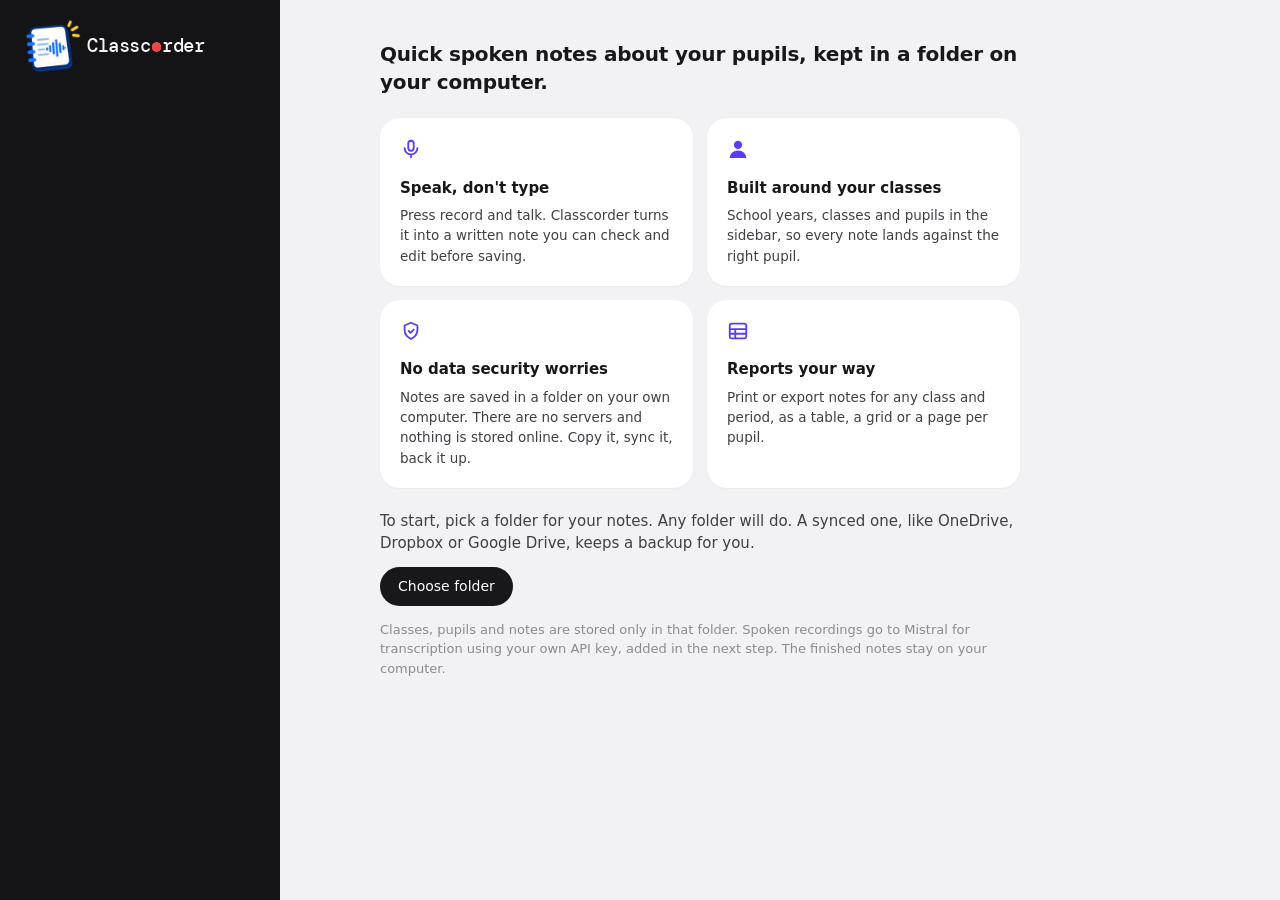
==== app/static/index.html @ 6cb8f5fa "Open classes straight into the three-column pupil view; remove the class grid page" ====
<!doctype html>
<html lang="en">
<head>
<meta charset="utf-8">
<meta name="viewport" content="width=device-width, initial-scale=1">
<!-- Only this site's own scripts may run, and the page may only connect to Mistral. -->
<meta http-equiv="Content-Security-Policy" content="default-src 'self'; script-src 'self'; style-src 'self'; connect-src 'self' https://api.mistral.ai; img-src 'self' data:; media-src 'self' blob:; object-src 'none'; base-uri 'none'; form-action 'none'">
<meta name="referrer" content="no-referrer">
<title>Classcorder</title>
<link rel="icon" type="image/png" href="./images/favicon.png">
<link rel="apple-touch-icon" href="./images/apple-touch-icon.png">
<link rel="stylesheet" href="./app.css">
<script type="module" src="./app.js"></script>
</head>
<body>
<div class="layout">
  <aside>
    <div class="brand">
      <img class="logo" src="./images/logo.png" alt="">
      <span class="wordmark" aria-hidden="true">Classc<span class="rec-o"></span>rder</span>
      <span class="sr-only">Classcorder</span>
    </div>
    <button class="side-link" id="nav-reports" hidden><span class="ico i-table"></span> Reports</button>
    <div class="find" id="find-box" hidden>
      <span class="ico i-search"></span>
      <input type="search" id="find" placeholder="Find pupil" autocomplete="off" spellcheck="false"
        role="combobox" aria-expanded="false" aria-controls="find-results" aria-label="Find pupil">
      <kbd>/</kbd>
      <ul class="find-results" id="find-results" role="listbox" hidden></ul>
    </div>
    <nav class="tree" id="tree" aria-label="Recent pupils, school years and classes"></nav>
    <button class="btn add-class" id="add-class" hidden></button>
    <button class="side-link" id="nav-settings" hidden><span class="ico i-settings"></span> Settings</button>
  </aside>
  <nav id="roster" aria-label="Pupils in the class" hidden></nav>
  <main id="main"></main>
</div>
<dialog class="modal" id="modal" aria-labelledby="modal-title"></dialog>
<dialog class="modal" id="confirm" aria-labelledby="confirm-title"></dialog>

<template id="folder-view">
  <div class="intro">
    <p class="intro-tagline">Quick spoken notes about your pupils, kept in a folder on your computer.</p>
    <div class="intro-features">
      <div class="intro-feature">
        <span class="ico i-mic"></span>
        <h3>Speak, don't type</h3>
        <p>Press record and talk. Classcorder turns it into a written note you can check and edit before saving.</p>
      </div>
      <div class="intro-feature">
        <span class="ico i-person"></span>
        <h3>Built around your classes</h3>
        <p>School years, classes and pupils in the sidebar, so every note lands against the right pupil.</p>
      </div>
      <div class="intro-feature">
        <span class="ico i-shield"></span>
        <h3>No data security worries</h3>
        <p>Notes are saved in a folder on your own computer. There are no servers and nothing is stored online. Copy it, sync it, back it up.</p>
      </div>
      <div class="intro-feature">
        <span class="ico i-table"></span>
        <h3>Reports your way</h3>
        <p>Print or export notes for any class and period, as a table, a grid or a page per pupil.</p>
      </div>
    </div>
    <p class="intro-lead">To start, pick a folder for your notes. Any folder will do. A synced one, like OneDrive, Dropbox or Google Drive, keeps a backup for you.</p>
    <p id="folder-hint" hidden>Your browser needs permission to use the folder again.</p>
    <div class="row">
      <button class="btn primary" id="folder-button">Choose folder</button>
      <span class="status" id="folder-status"></span>
    </div>
    <p class="intro-fine">Classes, pupils and notes are stored only in that folder. Spoken recordings go to Mistral for transcription using your own API key, added in the next step. The finished notes stay on your computer.</p>
  </div>
</template>

<template id="year-modal">
  <form class="modal-form">
    <header>
      <h2 id="modal-title"></h2>
      <p class="sub">Each school year's classes, pupils and notes are kept in their own file in the Data folder.</p>
    </header>
    <div class="modal-body">
      <label class="check" id="y-copy-row">
        <input type="checkbox" id="y-copy" checked>
        <span><strong id="y-copy-title"></strong><span class="sub">Notes aren't copied. They stay with the old year.</span></span>
      </label>
      <p class="status error" id="y-error"></p>
    </div>
    <footer>
      <span class="spacer"></span>
      <button type="button" class="btn" data-close>Cancel</button>
      <button class="btn primary">Start school year</button>
    </footer>
  </form>
</template>

<template id="class-modal">
  <form class="modal-form wide">
    <header>
      <h2 id="modal-title"></h2>
      <p class="sub" id="m-sub"></p>
    </header>
    <div class="modal-body">
      <label class="field">Class name
        <input id="m-name" placeholder="For example 7B or Year 3 Maple" autocomplete="off">
      </label>
      <section class="field" id="m-pupils-section">
        <span>Pupils <span class="count" id="m-count"></span></span>
        <ul class="pupil-edit" id="m-pupils"></ul>
        <p class="status error" id="m-summary"></p>
      </section>
      <label class="field"><span>Add pupils <span class="count" id="m-add-count"></span></span>
        <textarea id="m-add" placeholder="One name per line. You can paste a column of names from a spreadsheet."></textarea>
      </label>
      <p class="status error" id="m-error"></p>
    </div>
    <footer>
      <button type="button" class="btn danger" id="m-delete">Delete class</button>
      <span class="spacer"></span>
      <button type="button" class="btn" data-close>Cancel</button>
      <button class="btn primary" id="m-save">Save</button>
    </footer>
  </form>
</template>

<template id="reports-view">
  <header class="page-head">
    <div>
      <p class="eyebrow" id="r-year"></p>
      <h2>Reports</h2>
    </div>
  </header>
  <section class="report-controls" id="r-controls">
    <div class="controls-bar">
      <button type="button" class="nav-arrow" id="r-bar-prev" aria-label="Previous">&lsaquo;</button>
      <span class="bar-summary" id="r-summary"></span>
      <button type="button" class="nav-arrow" id="r-bar-next" aria-label="Next">&rsaquo;</button>
      <span class="spacer"></span>
      <button type="button" class="btn small light" id="r-bar-print">Print</button>
      <button type="button" class="btn small dark" id="r-toggle"></button>
    </div>
    <div class="controls-full">
     <div class="controls-inner">
    <div class="control-row">
      <label class="control"><span>Class</span><select id="r-class"></select></label>
      <div class="control"><span>Period</span><div class="segmented" id="r-period"></div></div>
    </div>
    <div class="control-row">
      <div class="control" id="r-date-control"><span id="r-date-label">Date</span>
        <div class="date-nav">
          <button type="button" class="nav-arrow" id="r-prev" aria-label="Previous">&lsaquo;</button>
          <input type="date" id="r-date">
          <button type="button" class="nav-arrow" id="r-next" aria-label="Next">&rsaquo;</button>
          <button type="button" class="btn small dark" id="r-today">Today</button>
        </div>
      </div>
      <label class="control" id="r-to-control"><span>To</span><input type="date" id="r-to"></label>
    </div>
    <div class="control-row">
      <div class="control"><span>Layout</span><div class="segmented" id="r-layout"></div></div>
      <div class="control"><span>Include</span>
        <div class="toggles">
          <label><input type="checkbox" id="r-empty"> Pupils with no notes</label>
          <label><input type="checkbox" id="r-transcript"> Original transcripts</label>
          <label id="r-breaks-row"><input type="checkbox" id="r-breaks"> New page per pupil</label>
        </div>
      </div>
    </div>
    <div class="control-row actions-row">
      <label class="control inline"><span>Preset</span><select id="r-preset"></select></label>
      <button type="button" class="btn small dark" id="r-save-preset">Save as preset</button>
      <button type="button" class="btn small dark" id="r-delete-preset">Delete preset</button>
      <span class="spacer"></span>
      <button type="button" class="btn dark" id="r-copy">Copy for Excel or Word</button>
      <button type="button" class="btn dark" id="r-csv">Save CSV</button>
      <button type="button" class="btn light" id="r-print">Print</button>
    </div>
     </div>
    </div>
    <p class="status" id="r-status"></p>
  </section>
  <article class="report-paper" id="r-paper"></article>
</template>

<template id="preset-modal">
  <form class="modal-form">
    <header>
      <h2 id="modal-title">Save preset</h2>
      <p class="sub">Saves the class, period, layout and include options, but not the dates. Saving with an existing name replaces that preset.</p>
    </header>
    <div class="modal-body">
      <label class="field">Preset name
        <input id="p-name" placeholder="For example 7A weekly grid" autocomplete="off">
      </label>
      <p class="status error" id="p-error"></p>
    </div>
    <footer>
      <span class="spacer"></span>
      <button type="button" class="btn" data-close>Cancel</button>
      <button class="btn primary">Save preset</button>
    </footer>
  </form>
</template>

<template id="confirm-modal">
  <form class="modal-form">
    <header>
      <h2 id="confirm-title"></h2>
      <p class="sub confirm-text" id="c-text"></p>
    </header>
    <footer>
      <span class="spacer"></span>
      <button type="button" class="btn" id="c-cancel">Cancel</button>
      <button class="btn primary" id="c-ok">OK</button>
    </footer>
  </form>
</template>

<template id="settings-view">
  <header class="page-head">
    <div>
      <p class="eyebrow">Classcorder</p>
      <h2>Settings</h2>
    </div>
  </header>
  <section class="card settings">
    <div class="setting">
      <div>
        <h3>Notes folder</h3>
        <p>Saving to <strong id="s-folder"></strong>. Keep it inside OneDrive so it is backed up.</p>
      </div>
      <button class="btn" id="s-change-folder">Change folder</button>
    </div>
    <div class="setting">
      <div>
        <h3>Export everything</h3>
        <p id="s-export-text"></p>
      </div>
      <button class="btn" id="s-export-all">Export all (Excel)</button>
    </div>
    <div class="setting">
      <div>
        <h3>Mistral</h3>
        <p id="s-spend"></p>
        <p class="sub">Mistral bills your own account. Set a monthly spending limit in the Mistral console.</p>
      </div>
      <button class="btn" id="s-key"></button>
    </div>
  </section>
</template>

<template id="unsupported-view">
  <div class="card key-card">
    <h2>Please use Chrome or Edge</h2>
    <p>This app saves notes into a folder on your computer, which only Chrome and Microsoft Edge allow. Open this page in one of those browsers.</p>
  </div>
</template>

<template id="key-view">
  <div class="card key-card">
    <h2>Connect to Mistral</h2>
    <p>Enter your Mistral API key. Recordings and transcripts are sent to Mistral for transcription and tidying. Notes are saved only in the folder you chose.</p>
    <form id="key-form">
      <input type="text" name="username" value="Mistral API key" autocomplete="username" hidden>
      <input type="password" name="password" id="key-input" placeholder="API key" autocomplete="current-password" required>
      <ul>
        <li>Let the browser save it in its password manager when asked, so you don't need to type it again.</li>
        <li>Set a monthly spending limit in the Mistral console.</li>
      </ul>
      <div class="row">
        <button class="btn primary" id="key-save">Connect</button>
        <span class="status" id="key-status"></span>
      </div>
    </form>
  </div>
</template>

<template id="pupil-view">
  <header class="page-head">
    <div>
      <p class="eyebrow"><button class="crumb" id="pupil-class" title="Back to the class"></button> · <span id="pupil-year"></span></p>
      <h2></h2>
    </div>
    <div class="row">
      <button class="round" id="prev-pupil" title="Previous pupil" aria-label="Previous pupil"><span class="ico i-prev"></span></button>
      <button class="round" id="next-pupil" title="Next pupil" aria-label="Next pupil"><span class="ico i-next"></span></button>
      <button class="round" id="export-pupil" title="Export notes to the Exports folder" aria-label="Export notes"><span class="ico i-export"></span></button>
      <button class="round danger" id="delete-pupil" title="Delete pupil" aria-label="Delete pupil"><span class="ico i-trash"></span></button>
    </div>
  </header>
  <p class="banner" id="past-year" hidden>This is a past school year. You can edit or delete notes, but new notes go in the current year.</p>
  <section class="composer" id="recorder">
    <div class="composer-bar">
      <button class="rec-button" id="rec"><span class="rec-dot"></span><span id="rec-label">Record</span></button>
      <canvas id="wave" aria-hidden="true"></canvas>
      <span class="timer" id="timer">0:00</span>
    </div>
    <div class="composer-body">
      <textarea id="draft" placeholder="Press Record and speak, or type a note here. The tidied note appears here for you to check and edit."></textarea>
      <details class="original" id="original" hidden>
        <summary>Original transcript</summary>
        <p id="original-text"></p>
        <button class="btn small" id="use-original">Use original instead</button>
      </details>
      <div class="composer-foot">
        <p class="status" id="status">Press Record and speak your note.</p>
        <button class="btn" id="discard" disabled>Discard</button>
        <button class="btn primary" id="save" disabled>Save note</button>
      </div>
    </div>
  </section>
  <h3 class="section-title">Notes <span class="count" id="note-count"></span></h3>
  <div id="notes"></div>
</template>
</body>
</html>
---- app/static/app.css ----
/* DM Mono (SIL Open Font Licence), served locally because the CSP blocks font hosts. */
@font-face { font-family: 'DM Mono'; src: url('fonts/dm-mono-500.woff2') format('woff2'); font-weight: 500; font-display: swap; }

/* Dark surfaces hold the controls (sidebar, record bar); light surfaces hold what is read and written. */
:root {
  --page: #f2f2f5; --paper: #fff; --ink: #18181b; --ink-soft: #3f3f46; --muted: #8a8a93; --line: #ececf0;
  --chip: #f1f1f4; --pink: #fce6f3; --violet: #5b3df5; --red: #ef4444; --amber: #b45309;
  --dark: #141416; --dark-2: #1f1f23; --dark-3: #2a2a2f; --dark-line: rgba(255, 255, 255, .08);
  --on-dark: #f4f4f6; --on-dark-muted: #8e8e98;
  --glass: rgba(255, 255, 255, .8); --glass-line: rgba(20, 20, 30, .08);
  color-scheme: light;
}
* { box-sizing: border-box; }
body { margin: 0; font: 15px/1.5 system-ui, -apple-system, "Segoe UI", sans-serif; background: var(--page); color: var(--ink); -webkit-font-smoothing: antialiased; }
[hidden] { display: none !important; }
ul { list-style: none; margin: 0; padding: 0; }
h2 { margin: 0; letter-spacing: -.01em; }
input, textarea, select { font: inherit; color: inherit; }
.row { display: flex; gap: 8px; align-items: center; flex-wrap: wrap; }
.empty { color: var(--muted); }
.status { color: var(--muted); font-size: 13px; }
.status.error { color: var(--red); }
.spacer { flex: 1; }

/* Icons, drawn as masks so they take the text colour */
.ico, .node-button.leaf::before { display: inline-block; flex: none; width: 18px; height: 18px; background: currentColor; -webkit-mask: var(--i) center / contain no-repeat; mask: var(--i) center / contain no-repeat; }
.i-person, .node-button.leaf::before { --i: url("data:image/svg+xml,%3Csvg xmlns='http://www.w3.org/2000/svg' viewBox='0 0 16 16'%3E%3Ccircle cx='8' cy='5' r='3'/%3E%3Cpath d='M2 14.5c0-3.3 2.7-5.5 6-5.5s6 2.2 6 5.5z'/%3E%3C/svg%3E"); }
.i-note { --i: url("data:image/svg+xml,%3Csvg xmlns='http://www.w3.org/2000/svg' viewBox='0 0 24 24' fill='none' stroke='black' stroke-width='2' stroke-linecap='round'%3E%3Cpath d='M5 7h14M5 12h14M5 17h9'/%3E%3C/svg%3E"); }
.i-export { --i: url("data:image/svg+xml,%3Csvg xmlns='http://www.w3.org/2000/svg' viewBox='0 0 24 24' fill='none' stroke='black' stroke-width='2' stroke-linecap='round' stroke-linejoin='round'%3E%3Cpath d='M12 15V3M7 8l5-5 5 5M5 13v6a2 2 0 0 0 2 2h10a2 2 0 0 0 2-2v-6'/%3E%3C/svg%3E"); }
.i-trash { --i: url("data:image/svg+xml,%3Csvg xmlns='http://www.w3.org/2000/svg' viewBox='0 0 24 24' fill='none' stroke='black' stroke-width='2' stroke-linecap='round' stroke-linejoin='round'%3E%3Cpath d='M4 7h16M10 11v6M14 11v6M6 7l1 13h10l1-13M9 7V4h6v3'/%3E%3C/svg%3E"); }
.i-settings { --i: url("data:image/svg+xml,%3Csvg xmlns='http://www.w3.org/2000/svg' viewBox='0 0 24 24' fill='none' stroke='black' stroke-width='2' stroke-linecap='round' stroke-linejoin='round'%3E%3Cpath d='M12.22 2h-.44a2 2 0 0 0-2 2v.18a2 2 0 0 1-1 1.73l-.43.25a2 2 0 0 1-2 0l-.15-.08a2 2 0 0 0-2.73.73l-.22.38a2 2 0 0 0 .73 2.73l.15.1a2 2 0 0 1 1 1.72v.51a2 2 0 0 1-1 1.74l-.15.09a2 2 0 0 0-.73 2.73l.22.38a2 2 0 0 0 2.73.73l.15-.08a2 2 0 0 1 2 0l.43.25a2 2 0 0 1 1 1.73V20a2 2 0 0 0 2 2h.44a2 2 0 0 0 2-2v-.18a2 2 0 0 1 1-1.73l.43-.25a2 2 0 0 1 2 0l.15.08a2 2 0 0 0 2.73-.73l.22-.39a2 2 0 0 0-.73-2.73l-.15-.08a2 2 0 0 1-1-1.74v-.5a2 2 0 0 1 1-1.74l.15-.09a2 2 0 0 0 .73-2.73l-.22-.38a2 2 0 0 0-2.73-.73l-.15.08a2 2 0 0 1-2 0l-.43-.25a2 2 0 0 1-1-1.73V4a2 2 0 0 0-2-2z'/%3E%3Ccircle cx='12' cy='12' r='3'/%3E%3C/svg%3E"); }
.i-search { --i: url("data:image/svg+xml,%3Csvg xmlns='http://www.w3.org/2000/svg' viewBox='0 0 24 24' fill='none' stroke='black' stroke-width='2' stroke-linecap='round'%3E%3Ccircle cx='11' cy='11' r='7'/%3E%3Cpath d='m20 20-3.5-3.5'/%3E%3C/svg%3E"); }
.i-table { --i: url("data:image/svg+xml,%3Csvg xmlns='http://www.w3.org/2000/svg' viewBox='0 0 24 24' fill='none' stroke='black' stroke-width='2' stroke-linejoin='round'%3E%3Crect x='3' y='4' width='18' height='16' rx='2'/%3E%3Cpath d='M3 10h18M3 15h18M9 10v10'/%3E%3C/svg%3E"); }
.i-prev { --i: url("data:image/svg+xml,%3Csvg xmlns='http://www.w3.org/2000/svg' viewBox='0 0 24 24' fill='none' stroke='black' stroke-width='2' stroke-linecap='round' stroke-linejoin='round'%3E%3Cpath d='M15 6l-6 6 6 6'/%3E%3C/svg%3E"); }
.i-mic { --i: url("data:image/svg+xml,%3Csvg xmlns='http://www.w3.org/2000/svg' viewBox='0 0 24 24' fill='none' stroke='black' stroke-width='2' stroke-linecap='round' stroke-linejoin='round'%3E%3Crect x='9' y='3' width='6' height='11' rx='3'/%3E%3Cpath d='M5 11a7 7 0 0 0 14 0M12 18v3'/%3E%3C/svg%3E"); }
.i-shield { --i: url("data:image/svg+xml,%3Csvg xmlns='http://www.w3.org/2000/svg' viewBox='0 0 24 24' fill='none' stroke='black' stroke-width='2' stroke-linecap='round' stroke-linejoin='round'%3E%3Cpath d='M12 3l7 3v5c0 4.5-3 7.7-7 9.7-4-2-7-5.2-7-9.7V6z'/%3E%3Cpath d='M9.5 12l2 2 3.5-3.5'/%3E%3C/svg%3E"); }
.i-next { --i: url("data:image/svg+xml,%3Csvg xmlns='http://www.w3.org/2000/svg' viewBox='0 0 24 24' fill='none' stroke='black' stroke-width='2' stroke-linecap='round' stroke-linejoin='round'%3E%3Cpath d='M9 6l6 6-6 6'/%3E%3C/svg%3E"); }
.i-sparkle { --i: url("data:image/svg+xml,%3Csvg xmlns='http://www.w3.org/2000/svg' viewBox='0 0 24 24'%3E%3Cpath d='M10 2l1.8 5.7L17.5 9.5l-5.7 1.8L10 17l-1.8-5.7L2.5 9.5l5.7-1.8zM18 14l.9 2.6 2.6.9-2.6.9L18 21l-.9-2.6-2.6-.9 2.6-.9z'/%3E%3C/svg%3E"); }

/* Buttons */
.btn { font: inherit; font-size: 14px; font-weight: 500; border: 0; background: var(--chip); color: var(--ink); border-radius: 999px; padding: 9px 18px; cursor: pointer; transition: background .15s; }
.btn:hover { background: #e6e6ea; }
.btn:focus-visible, .round:focus-visible, .pill:focus-visible { outline: 2px solid var(--violet); outline-offset: 2px; }
.btn.small { font-size: 13px; padding: 5px 12px; }
.btn.primary { background: var(--ink); color: #fff; }
.btn.primary:hover { background: #2c2c31; }
.btn.danger { background: #fdecec; color: var(--red); }
.btn.primary.destructive { background: var(--red); color: #fff; }
.btn.primary.destructive:hover { background: #dc2626; }
.btn:disabled, .round:disabled, .rec-button:disabled { opacity: .45; cursor: default; }
.round { display: grid; place-items: center; width: 44px; height: 44px; border: 0; border-radius: 50%; background: var(--chip); color: var(--ink); cursor: pointer; }
.round:hover { background: #e6e6ea; }
.round.danger { background: #fdecec; color: var(--red); }

/* Layout */
.layout { display: grid; grid-template-columns: 280px 1fr; min-height: 100vh; }
.layout.with-roster { grid-template-columns: 280px 196px 1fr; }
main { display: flex; flex-direction: column; padding: 40px 40px 24px; max-width: 880px; width: 100%; min-height: 100vh; margin: 0 auto; }

/* Sidebar: dark control surface */
aside { position: sticky; top: 0; height: 100vh; background: var(--dark); color: var(--on-dark); padding: 24px 16px 16px; display: flex; flex-direction: column; gap: 16px; color-scheme: dark; }
.brand { display: flex; align-items: center; gap: 8px; font-family: 'DM Mono', ui-monospace, monospace; font-weight: 500; font-size: 19px; padding: 0 0 4px; letter-spacing: -.02em; }
.brand .logo { flex: none; width: 56px; height: 56px; margin: -6px -2px -6px 9px; /* left edge lines up with the Reports icon */ }
/* The "o" in the name is drawn as a red record dot, the same red as the Record button. */
.wordmark { white-space: nowrap; }
.rec-o { display: inline-block; width: .6em; height: .5em; vertical-align: baseline; background: radial-gradient(circle closest-side, var(--red) 92%, transparent 100%); }
.sr-only { position: absolute; width: 1px; height: 1px; overflow: hidden; clip-path: inset(50%); white-space: nowrap; }
/* Roster: the class's pupils beside the main screen while a pupil is open */
#roster { position: sticky; top: 0; height: 100vh; background: var(--paper); border-right: 1px solid var(--line); padding: 24px 10px 16px; overflow-y: auto; }
#roster h3 { margin: 0 0 8px; padding: 0 10px; font-size: 13px; font-weight: 600; letter-spacing: .01em; color: var(--ink-soft); }
#roster li { margin: 1px 0; }
#roster button { display: flex; align-items: center; gap: 6px; width: 100%; padding: 6px 10px; border: 0; border-radius: 10px; background: none; font: inherit; font-size: 14px; text-align: left; cursor: pointer; }
#roster button .label { flex: 1; min-width: 0; overflow: hidden; text-overflow: ellipsis; white-space: nowrap; }
#roster button:hover { background: var(--chip); }
#roster button.active { background: var(--pink); }
#roster .count { flex: none; font-size: 12px; color: var(--muted); }
#roster button.quiet::after { content: ''; flex: none; width: 7px; height: 7px; border-radius: 50%; background: #f59e0b; }
#roster .roster-edit { display: block; width: 100%; margin-top: 12px; padding: 6px 10px; border: 0; border-radius: 10px; background: none; font: inherit; font-size: 13px; color: var(--muted); text-align: left; cursor: pointer; }
#roster .roster-edit:hover { background: var(--chip); color: var(--ink); }

.tree { flex: 1; overflow-y: auto; margin: 0 -4px; padding: 0 4px; }
.tree .branch { margin-left: 13px; padding-left: 6px; border-left: 1px solid var(--dark-line); }
.tree li { margin: 2px 0; }
.node { display: flex; align-items: center; border-radius: 10px; }
.node:hover { background: var(--dark-2); }
.node-button { flex: 1; min-width: 0; width: 100%; display: flex; align-items: center; gap: 8px; padding: 7px 10px; border: 0; border-radius: 10px; background: none; color: inherit; font: inherit; text-align: left; cursor: pointer; }
.node-button .label { overflow: hidden; text-overflow: ellipsis; white-space: nowrap; }
.node-button.year { font-weight: 600; }
.node-button.leaf { color: #d4d4da; }
.node-button.leaf::before { content: ''; width: 14px; height: 14px; opacity: .5; }
.node-button.leaf:hover { background: var(--dark-2); }
.node-button.leaf.active { background: var(--pink); color: var(--ink); font-weight: 500; }
.node-button.leaf.active::before { opacity: .8; }
.node-button.add { color: var(--on-dark-muted); font-size: 14px; }
.node-button.add:hover { color: var(--on-dark); background: var(--dark-2); }
.node-button.add:disabled { cursor: default; background: none; }
.caret { flex: none; width: 10px; font-size: 9px; color: var(--on-dark-muted); transition: transform .15s; }
.caret::before { content: '\25B6'; }
[aria-expanded="true"] > .caret { transform: rotate(90deg); }
.count { margin-left: auto; color: var(--on-dark-muted); font-size: 12px; font-weight: 400; }
.tag { font-size: 11px; font-weight: 500; padding: 1px 8px; border-radius: 999px; background: rgba(139, 116, 255, .2); color: #c4b8ff; }
.icon { flex: none; border: 0; background: none; color: var(--on-dark-muted); font: inherit; font-size: 12px; padding: 4px 10px; border-radius: 8px; cursor: pointer; }
.icon:hover { color: var(--on-dark); background: var(--dark-3); }
.node .icon { opacity: 0; }
.node:hover .icon, .node .icon:focus-visible { opacity: 1; }
.tree .empty { padding: 6px 10px; font-size: 14px; color: var(--on-dark-muted); }
/* Find pupil */
.find { position: relative; display: flex; align-items: center; gap: 8px; background: var(--dark-2); border-radius: 12px; padding: 0 10px; color: var(--on-dark-muted); }
.find:focus-within { outline: 2px solid var(--violet); outline-offset: -2px; color: var(--on-dark); }
.find .ico { width: 15px; height: 15px; }
.find input { flex: 1; min-width: 0; border: 0; background: none; color: var(--on-dark); padding: 9px 0; outline: none; }
.find input::placeholder { color: var(--on-dark-muted); }
.find input::-webkit-search-cancel-button { display: none; }
.find kbd { font: 12px ui-monospace, monospace; border: 1px solid var(--dark-line); border-radius: 6px; padding: 0 6px; color: var(--on-dark-muted); }
.find:focus-within kbd { display: none; }
.find-results { position: absolute; z-index: 5; top: calc(100% + 6px); left: 0; right: 0; background: var(--dark-2); border: 1px solid var(--dark-line); border-radius: 12px; padding: 4px; box-shadow: 0 12px 32px rgba(0, 0, 0, .4); }
.find-results li { display: flex; align-items: center; gap: 8px; padding: 8px 10px; border-radius: 8px; color: var(--on-dark); cursor: pointer; }
.find-results li .label { overflow: hidden; text-overflow: ellipsis; white-space: nowrap; }
.find-results li.highlighted { background: var(--dark-3); }
.find-results li.none { color: var(--on-dark-muted); cursor: default; }
/* Sidebar sections */
.node-button.klass { color: #d4d4da; }
.node-button.klass:hover { background: var(--dark-2); }
.node-button.klass.active { background: var(--pink); color: var(--ink); font-weight: 500; }
.node-button.active .count { color: var(--muted); }
.btn.add-class { width: 100%; background: none; color: var(--on-dark); border: 1px dashed rgba(255, 255, 255, .2); padding: 10px 14px; }
.btn.add-class:hover { background: var(--dark-2); }
#nav-settings { position: relative; }
#nav-settings::before { content: ''; position: absolute; left: 0; right: 0; top: -8px; border-top: 1px solid var(--dark-line); }

/* Reading surface */
.page-head { display: flex; justify-content: space-between; align-items: flex-end; gap: 16px; margin-bottom: 24px; }
.page-head h2 { font-size: 30px; font-weight: 650; }
.eyebrow { margin: 0 0 2px; color: var(--muted); font-size: 13px; font-weight: 500; }
.card { background: var(--paper); border-radius: 24px; padding: 28px; margin-bottom: 20px; box-shadow: 0 1px 2px rgba(0, 0, 0, .04); }
.key-card { max-width: 520px; }
.key-card h2 { font-size: 22px; margin-bottom: 10px; }
.key-card p { margin: 0 0 16px; color: var(--ink-soft); }
.key-card input[type=password] { width: 100%; margin-bottom: 12px; background: var(--chip); border: 0; border-radius: 12px; padding: 11px 14px; }
.key-card ul { list-style: disc; padding-left: 20px; margin: 0 0 16px; font-size: 13px; color: var(--muted); }
.key-card label { margin-bottom: 12px; font-size: 14px; }

/* First-run intro: what Classcorder is, then the folder choice */
.intro { max-width: 640px; }
.intro-tagline { font-size: 20px; font-weight: 650; line-height: 1.4; margin: 0; letter-spacing: -.01em; }
.intro-features { display: grid; grid-template-columns: 1fr 1fr; gap: 14px; margin: 22px 0; }
.intro-feature { background: var(--paper); border-radius: 20px; padding: 20px; box-shadow: 0 1px 2px rgba(0, 0, 0, .04); }
.intro-feature .ico { width: 22px; height: 22px; color: var(--violet); margin-bottom: 10px; }
.intro-feature h3 { margin: 0 0 6px; font-size: 15px; }
.intro-feature p { margin: 0; font-size: 13.5px; line-height: 1.5; color: var(--ink-soft); }
.intro-lead { margin: 0 0 12px; color: var(--ink-soft); }
.intro-fine { font-size: 13px; line-height: 1.5; color: var(--muted); margin: 14px 0 0; }
@media (max-width: 620px) { .intro-features { grid-template-columns: 1fr; } }
/* Settings: one row per setting, description on the left and its button on the right */
.settings { padding: 8px 28px; max-width: 680px; }
.setting { display: flex; align-items: center; gap: 24px; padding: 20px 0; }
.setting + .setting { border-top: 1px solid var(--chip); }
.setting > div { flex: 1; }
.setting h3 { font-size: 15px; font-weight: 600; margin: 0 0 4px; }
.setting p { margin: 0; color: var(--ink-soft); font-size: 14px; }
.setting p.sub { margin-top: 4px; color: var(--muted); font-size: 13px; }
.setting .btn { flex: none; }
/* Pupil page: link back to the class */
.crumb { border: 0; background: none; padding: 0; font: inherit; color: var(--violet); cursor: pointer; }
.crumb:hover { text-decoration: underline; }
/* Class page */
.page-head .btn { display: inline-flex; align-items: center; gap: 8px; }
.page-head .btn .ico { width: 16px; height: 16px; }
.banner { background: #fff7ed; color: var(--amber); border-radius: 14px; padding: 10px 16px; font-size: 13px; margin: 0 0 20px; }

.composer { border-radius: 24px; overflow: hidden; margin-bottom: 28px; background: var(--paper); box-shadow: 0 1px 2px rgba(0, 0, 0, .04), 0 8px 24px rgba(0, 0, 0, .05); }
.composer-bar { display: flex; align-items: center; gap: 14px; background: var(--dark); color: var(--on-dark); padding: 12px 18px 12px 12px; color-scheme: dark; }
.composer-body { padding: 16px 18px 14px; }
#draft { display: block; width: 100%; min-height: 140px; resize: vertical; border: 0; border-radius: 14px; background: var(--chip); padding: 14px 16px; line-height: 1.6; }
#draft:focus { background: var(--paper); }
#draft:focus, .note textarea:focus, .modal input:focus, .modal textarea:focus, .key-card input:focus { outline: 2px solid var(--violet); outline-offset: -1px; }
.composer-foot { display: flex; align-items: flex-start; gap: 8px; margin-top: 12px; }
.composer-foot .status { flex: 1; margin: 0; min-height: 2.8em; line-height: 1.4; padding-top: 2px; }
.timer { font-variant-numeric: tabular-nums; font-size: 14px; color: var(--on-dark-muted); min-width: 3em; text-align: right; }
.timer.live { color: var(--on-dark); }
details.original { margin-top: 10px; font-size: 13px; color: var(--muted); }
details.original summary { cursor: pointer; }
details.original p { margin: 6px 0 8px; white-space: pre-wrap; color: var(--ink-soft); }

.section-title { display: flex; align-items: center; gap: 8px; font-size: 15px; font-weight: 600; margin: 0 0 12px; }
.section-title .count { margin-left: 0; color: var(--muted); }
#notes { display: flex; flex-direction: column; gap: 10px; padding-bottom: 24px; }
.note { display: flex; gap: 14px; background: var(--paper); border-radius: 20px; padding: 16px 18px; box-shadow: 0 1px 2px rgba(0, 0, 0, .04); }
.tile { display: grid; place-items: center; flex: none; width: 44px; height: 44px; border-radius: 14px; background: var(--chip); color: var(--ink-soft); }
.note-body { flex: 1; min-width: 0; }
.note-top { display: flex; justify-content: space-between; align-items: flex-start; gap: 12px; }
.note-top strong { display: block; font-size: 14px; font-weight: 600; }
.note .meta { display: block; color: var(--muted); font-size: 12px; }
.note .actions { display: flex; gap: 6px; opacity: .55; transition: opacity .15s; }
.note:hover .actions, .note .actions:focus-within { opacity: 1; }
.note-text { margin: 8px 0 0; white-space: pre-wrap; line-height: 1.6; color: var(--ink-soft); }
.note textarea { display: block; width: 100%; min-height: 90px; margin: 10px 0; border: 0; border-radius: 12px; background: var(--chip); padding: 10px 12px; resize: vertical; }
.note details { font-size: 13px; color: var(--muted); margin-top: 8px; }
.note details summary { cursor: pointer; }
.note details p { margin: 4px 0 0; white-space: pre-wrap; }

/* Record button: red throughout; the dot becomes a square while recording */
.rec-button { flex: none; display: flex; align-items: center; gap: 10px; border: 0; border-radius: 999px; background: var(--red); color: #fff; font: inherit; font-weight: 600; padding: 11px 22px 11px 18px; cursor: pointer; }
.rec-button:hover { background: #e03535; }
.rec-dot { width: 12px; height: 12px; border-radius: 50%; background: #fff; transition: border-radius .15s; }
.rec-button.recording { box-shadow: 0 0 0 0 rgba(239, 68, 68, .6); animation: ring 1.6s ease-out infinite; }
.rec-button.recording .rec-dot { border-radius: 2px; }
@keyframes ring { 70% { box-shadow: 0 0 0 10px rgba(239, 68, 68, 0); } 100% { box-shadow: 0 0 0 0 rgba(239, 68, 68, 0); } }
#wave { flex: 1; min-width: 0; height: 30px; }

/* Frosted modal (light: it's for reading and editing) */
dialog.modal { padding: 0; border: 1px solid var(--glass-line); border-radius: 28px; width: min(520px, calc(100vw - 32px)); max-height: calc(100dvh - 48px);
  background: var(--glass); color: var(--ink); backdrop-filter: blur(30px) saturate(170%); -webkit-backdrop-filter: blur(30px) saturate(170%);
  box-shadow: 0 30px 80px rgba(15, 15, 25, .3); overflow: hidden; }
dialog.modal:has(.wide) { width: min(680px, calc(100vw - 32px)); }
dialog.modal[open] { animation: modal-in .2s ease-out; }
dialog.modal::backdrop { background: rgba(15, 15, 20, .35); backdrop-filter: blur(8px); -webkit-backdrop-filter: blur(8px); animation: fade-in .2s ease-out; }
@keyframes modal-in { from { opacity: 0; transform: translateY(10px) scale(.98); } }
@keyframes fade-in { from { opacity: 0; } }
.modal-form { display: flex; flex-direction: column; max-height: calc(100dvh - 48px); }
.modal-form header { padding: 30px 32px 4px; }
.modal-form header h2 { font-size: 22px; }
.sub { display: block; margin: 4px 0 0; color: var(--muted); font-size: 13px; font-weight: 400; }
.confirm-text { font-size: 15px; color: var(--ink-soft); white-space: pre-line; margin-top: 8px; }
.modal-form header:has(+ footer) { padding-bottom: 24px; }
.modal-body { padding: 20px 32px; overflow-y: auto; display: flex; flex-direction: column; gap: 22px; }
.modal-body .status:empty { display: none; }
.modal-form footer { display: flex; gap: 8px; align-items: center; padding: 16px 32px 26px; border-top: 1px solid var(--glass-line); }
.field { display: flex; flex-direction: column; gap: 8px; font-size: 13px; font-weight: 600; color: var(--ink-soft); }
.field .count { margin-left: 4px; color: var(--muted); }
.field input, .field textarea, .pupil-edit input { font-size: 15px; font-weight: 400; color: var(--ink); background: rgba(255, 255, 255, .85); border: 1px solid var(--glass-line); padding: 10px 14px; border-radius: 12px; margin: 0; }
.field textarea { min-height: 120px; resize: vertical; }
.pupil-edit { display: grid; grid-template-columns: repeat(auto-fill, minmax(260px, 1fr)); gap: 6px 12px; }
.pupil-edit li { display: flex; gap: 4px; align-items: center; }
.pupil-edit input { flex: 1; min-width: 0; padding: 7px 12px; font-size: 14px; }
.pupil-edit .icon { color: var(--muted); }
.pupil-edit .icon:hover { color: var(--ink); background: var(--chip); }
.pupil-edit li.removed input { text-decoration: line-through; opacity: .5; }
.check { display: flex; gap: 12px; align-items: flex-start; font-size: 15px; cursor: pointer; }
.check input { margin-top: 4px; width: 16px; height: 16px; accent-color: var(--violet); }

/* Sidebar link to reports */
.side-link { display: flex; align-items: center; gap: 10px; width: 100%; border: 0; border-radius: 10px; background: none; color: var(--on-dark); font: inherit; font-weight: 500; padding: 9px 10px; cursor: pointer; text-align: left; }
.side-link .ico { width: 16px; height: 16px; opacity: .7; }
.side-link:hover { background: var(--dark-2); }
.side-link.active { background: var(--pink); color: var(--ink); }

/* Reports: dark controls above a light sheet of paper */
.report-controls { background: var(--dark); color: var(--on-dark); border-radius: 24px; padding: 20px 22px 14px; margin-bottom: 24px; display: flex; flex-direction: column; gap: 16px; color-scheme: dark; }
/* The controls fold into a thin bar that stays at the top while scrolling the report.
   The options slide closed by animating their grid row from its full height to zero. */
.report-controls { transition: padding .35s ease, border-radius .35s ease, gap .35s ease, box-shadow .35s ease; }
.controls-bar { display: flex; align-items: center; gap: 8px; min-height: 34px; }
.bar-summary { font-size: 14px; font-weight: 500; color: var(--on-dark); overflow: hidden; text-overflow: ellipsis; white-space: nowrap; min-width: 0; }
.report-controls:not(.collapsed) .bar-summary { color: var(--on-dark-muted); font-size: 12px; text-transform: uppercase; letter-spacing: .05em; }
.controls-full { display: grid; grid-template-rows: 1fr; opacity: 1; transition: grid-template-rows .35s ease, opacity .25s ease .1s, visibility 0s; }
.controls-inner { min-height: 0; overflow: hidden; display: flex; flex-direction: column; gap: 16px; }
.report-controls.collapsed { position: sticky; top: 12px; z-index: 5; padding: 8px 8px 8px 12px; border-radius: 26px; gap: 0; box-shadow: 0 10px 30px rgba(0, 0, 0, .18); }
.report-controls.collapsed .controls-full { grid-template-rows: 0fr; opacity: 0; visibility: hidden; transition: grid-template-rows .35s ease, opacity .15s ease, visibility 0s .35s; }
.report-controls.collapsed .status:empty { display: none; }
.report-controls.collapsed .status { padding: 6px 8px 2px; }
@media (prefers-reduced-motion: reduce) {
  .report-controls, .controls-full, .report-controls.collapsed .controls-full { transition: none; }
}
.control-row { display: flex; flex-wrap: wrap; gap: 14px 28px; align-items: flex-end; }
.control { display: flex; flex-direction: column; gap: 6px; font-size: 12px; font-weight: 500; color: var(--on-dark-muted); }
.control.inline { flex-direction: row; align-items: center; gap: 10px; }
.report-controls select, .report-controls input[type=date] { font-size: 14px; color: var(--on-dark); background: var(--dark-2); border: 1px solid var(--dark-line); border-radius: 10px; padding: 7px 10px; min-width: 150px; }
.segmented { display: inline-flex; background: var(--dark-2); border-radius: 12px; padding: 3px; gap: 2px; }
.segmented label { position: relative; }
.segmented input { position: absolute; opacity: 0; inset: 0; margin: 0; cursor: pointer; }
.segmented span { display: block; padding: 6px 14px; border-radius: 9px; font-size: 14px; color: #c9c9d0; white-space: nowrap; }
.segmented input:checked + span { background: var(--paper); color: var(--ink); font-weight: 500; }
.segmented input:focus-visible + span { outline: 2px solid var(--violet); }
.date-nav { display: flex; align-items: center; gap: 6px; }
.nav-arrow { width: 34px; height: 34px; border: 0; border-radius: 50%; background: var(--dark-2); color: var(--on-dark); font-size: 20px; line-height: 1; cursor: pointer; }
.nav-arrow:hover, .btn.dark:hover { background: var(--dark-3); }
.toggles { display: flex; flex-wrap: wrap; gap: 6px 18px; font-size: 14px; color: #d4d4da; padding: 6px 0; }
.toggles label { display: flex; align-items: center; gap: 7px; cursor: pointer; }
.toggles input { accent-color: var(--pink); width: 15px; height: 15px; margin: 0; }
.actions-row { align-items: center; padding-top: 14px; border-top: 1px solid var(--dark-line); gap: 8px; }
.actions-row .control.inline { margin-right: 4px; }
.btn.dark { background: var(--dark-2); color: var(--on-dark); }
.btn.light { background: var(--paper); color: var(--ink); }
.btn.light:hover { background: #e6e6ea; }
.report-controls .status { margin: 0; min-height: 1.4em; color: var(--on-dark-muted); }
.report-controls .status.error { color: #ff8a8a; }

.report-paper { background: var(--paper); border-radius: 20px; padding: 36px 40px; margin-bottom: 32px; box-shadow: 0 1px 2px rgba(0, 0, 0, .04), 0 8px 24px rgba(0, 0, 0, .05); }
.report-head { margin-bottom: 20px; }
.report-head h2 { font-size: 22px; }
.report-table { width: 100%; border-collapse: collapse; font-size: 14px; }
.report-table th { text-align: left; font-size: 12px; font-weight: 600; color: var(--muted); text-transform: uppercase; letter-spacing: .03em; padding: 8px 10px; border-bottom: 2px solid var(--ink); }
.report-table td { padding: 10px; border-bottom: 1px solid var(--line); vertical-align: top; white-space: pre-wrap; line-height: 1.5; }
.report-table td:nth-child(-n+1) { font-weight: 500; white-space: nowrap; }
.report-table.grid td { min-width: 120px; }
.report-table.grid td:not(:first-child):empty { background: #fafafb; }
.by-pupil .report-class { font-size: 18px; margin: 28px 0 4px; padding-bottom: 6px; border-bottom: 2px solid var(--ink); }
.report-pupil { padding: 16px 0; border-bottom: 1px solid var(--line); }
.report-pupil h4 { margin: 0 0 8px; font-size: 16px; }
.report-note { margin: 0 0 10px; }
.report-note .when { font-size: 12px; font-weight: 600; color: var(--muted); }
.report-note p { margin: 2px 0 0; white-space: pre-wrap; line-height: 1.6; }
.report-note .transcript { font-size: 13px; color: var(--muted); }

@media print {
  @page { margin: 14mm; }
  @page wide { size: A4 landscape; }
  body { background: #fff; }
  aside, #roster, .page-head, .report-controls, dialog { display: none !important; }
  .layout { display: block; }
  main { padding: 0; max-width: none; min-height: 0; }
  .report-paper { padding: 0; box-shadow: none; border-radius: 0; margin: 0; }
  body:has(.report-paper.wide) { page: wide; }
  .report-table { font-size: 10pt; }
  .report-table tr, .report-note { break-inside: avoid; }
  .report-table thead { display: table-header-group; }
  .report-table.grid td:not(:first-child):empty { background: none; }
  .report-pupil { break-inside: avoid-page; }
  /* "New page per pupil": each pupil, and each class heading, starts a new page */
  .by-pupil.breaks > :not(:first-child) { break-before: page; }
  .by-pupil.breaks > .report-class + .report-pupil { break-before: auto; }
}

@media (max-width: 760px) {
  .layout, .layout.with-roster { grid-template-columns: 1fr; }
  aside { position: static; height: auto; }
  #roster { display: none; }
  main { padding: 20px 16px; }
}
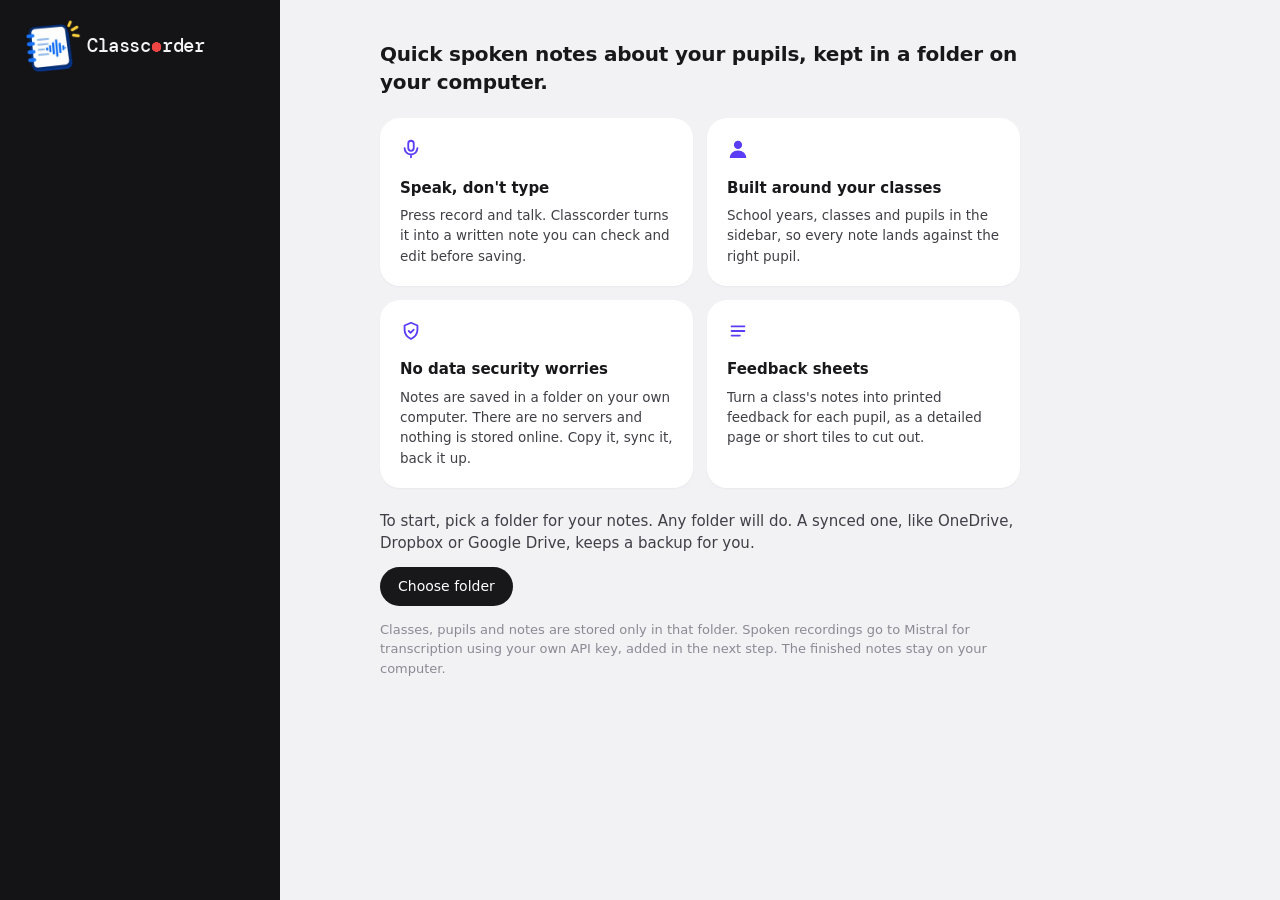
==== commit e04936f1: "Feedback sheets as a four-step flow; remove Reports - Feedback sheets: choose class, notes day (toda" ====
--- a/app/static/index.html
+++ b/app/static/index.html
@@ -20,7 +20,7 @@
       <span class="wordmark" aria-hidden="true">Classc<span class="rec-o"></span>rder</span>
       <span class="sr-only">Classcorder</span>
     </div>
-    <button class="side-link" id="nav-reports" hidden><span class="ico i-table"></span> Reports</button>
+    <button class="side-link" id="nav-feedback" hidden><span class="ico i-note"></span> Feedback sheets</button>
     <div class="find" id="find-box" hidden>
       <span class="ico i-search"></span>
       <input type="search" id="find" placeholder="Find pupil" autocomplete="off" spellcheck="false"
@@ -58,9 +58,9 @@
         <p>Notes are saved in a folder on your own computer. There are no servers and nothing is stored online. Copy it, sync it, back it up.</p>
       </div>
       <div class="intro-feature">
-        <span class="ico i-table"></span>
-        <h3>Reports your way</h3>
-        <p>Print or export notes for any class and period, as a table, a grid or a page per pupil.</p>
+        <span class="ico i-note"></span>
+        <h3>Feedback sheets</h3>
+        <p>Turn a class's notes into printed feedback for each pupil, as a detailed page or short tiles to cut out.</p>
       </div>
     </div>
     <p class="intro-lead">To start, pick a folder for your notes. Any folder will do. A synced one, like OneDrive, Dropbox or Google Drive, keeps a backup for you.</p>
@@ -123,83 +123,90 @@
   </form>
 </template>
 
-<template id="reports-view">
+<template id="feedback-view">
   <header class="page-head">
     <div>
-      <p class="eyebrow" id="r-year"></p>
-      <h2>Reports</h2>
-    </div>
-  </header>
-  <section class="report-controls" id="r-controls">
-    <div class="controls-bar">
-      <button type="button" class="nav-arrow" id="r-bar-prev" aria-label="Previous">&lsaquo;</button>
-      <span class="bar-summary" id="r-summary"></span>
-      <button type="button" class="nav-arrow" id="r-bar-next" aria-label="Next">&rsaquo;</button>
+      <p class="eyebrow" id="f-year"></p>
+      <h2>Feedback sheets</h2>
+    </div>
+  </header>
+  <section class="wizard" id="f-wizard">
+    <ol class="stepper" id="f-stepper"></ol>
+
+    <div class="step" data-step="1">
+      <h3>Which class?</h3>
+      <div class="choices" id="f-classes"></div>
+    </div>
+
+    <div class="step" data-step="2">
+      <h3>Which notes?</h3>
+      <p class="step-sub">Feedback is written from the notes made on one day.</p>
+      <div class="choices" id="f-periods"></div>
+    </div>
+
+    <div class="step" data-step="3">
+      <h3>Which layout?</h3>
+      <div class="choices layouts" id="f-layouts"></div>
+    </div>
+
+    <div class="step" data-step="4">
+      <h3>Set up the sheets</h3>
+      <div class="option-groups">
+        <fieldset class="option-group">
+          <legend>On each sheet</legend>
+          <label class="field-dark">Heading
+            <input id="f-heading" placeholder="For example 7EF Dance feedback" autocomplete="off">
+          </label>
+          <label class="field-dark">Date
+            <input type="date" id="f-date">
+          </label>
+          <label class="check-dark"><input type="checkbox" id="f-showName"> Pupil name</label>
+          <div class="check-dark">
+            <label><input type="checkbox" id="f-showScore"> Score</label>
+            <label class="score-out-label" id="f-score-out-label">out of <input type="number" id="f-score-out" min="1" max="1000" inputmode="numeric"></label>
+          </div>
+          <label class="check-dark"><input type="checkbox" id="f-showFooter"> Your name and the date</label>
+          <p class="option-note" id="f-teacher-note"></p>
+        </fieldset>
+        <fieldset class="option-group">
+          <legend>Who gets a sheet</legend>
+          <label class="check-dark"><input type="checkbox" id="f-empty"> Pupils with no notes, to fill in by hand</label>
+          <label class="check-dark"><input type="checkbox" id="f-copies"> A copy for each member of a group</label>
+        </fieldset>
+      </div>
+      <section class="option-group sheet-list">
+        <h4 class="legend">Sheets</h4>
+        <p class="option-note">Untick a sheet to leave it out. Pupils who share the same notes start out in a group, which gets one sheet; move pupils between groups with the menus.</p>
+        <div id="f-sheets"></div>
+      </section>
+    </div>
+
+    <footer class="wizard-foot">
+      <button type="button" class="btn dark" id="f-back">Back</button>
+      <p class="status" id="f-status"></p>
       <span class="spacer"></span>
-      <button type="button" class="btn small light" id="r-bar-print">Print</button>
-      <button type="button" class="btn small dark" id="r-toggle"></button>
-    </div>
-    <div class="controls-full">
-     <div class="controls-inner">
-    <div class="control-row">
-      <label class="control"><span>Class</span><select id="r-class"></select></label>
-      <div class="control"><span>Period</span><div class="segmented" id="r-period"></div></div>
-    </div>
-    <div class="control-row">
-      <div class="control" id="r-date-control"><span id="r-date-label">Date</span>
-        <div class="date-nav">
-          <button type="button" class="nav-arrow" id="r-prev" aria-label="Previous">&lsaquo;</button>
-          <input type="date" id="r-date">
-          <button type="button" class="nav-arrow" id="r-next" aria-label="Next">&rsaquo;</button>
-          <button type="button" class="btn small dark" id="r-today">Today</button>
-        </div>
-      </div>
-      <label class="control" id="r-to-control"><span>To</span><input type="date" id="r-to"></label>
-    </div>
-    <div class="control-row">
-      <div class="control"><span>Layout</span><div class="segmented" id="r-layout"></div></div>
-      <div class="control"><span>Include</span>
-        <div class="toggles">
-          <label><input type="checkbox" id="r-empty"> Pupils with no notes</label>
-          <label><input type="checkbox" id="r-transcript"> Original transcripts</label>
-          <label id="r-breaks-row"><input type="checkbox" id="r-breaks"> New page per pupil</label>
-        </div>
-      </div>
-    </div>
-    <div class="control-row actions-row">
-      <label class="control inline"><span>Preset</span><select id="r-preset"></select></label>
-      <button type="button" class="btn small dark" id="r-save-preset">Save as preset</button>
-      <button type="button" class="btn small dark" id="r-delete-preset">Delete preset</button>
-      <span class="spacer"></span>
-      <button type="button" class="btn dark" id="r-copy">Copy for Excel or Word</button>
-      <button type="button" class="btn dark" id="r-csv">Save CSV</button>
-      <button type="button" class="btn light" id="r-print">Print</button>
-    </div>
-     </div>
-    </div>
-    <p class="status" id="r-status"></p>
-  </section>
-  <article class="report-paper" id="r-paper"></article>
-</template>
-
-<template id="preset-modal">
-  <form class="modal-form">
-    <header>
-      <h2 id="modal-title">Save preset</h2>
-      <p class="sub">Saves the class, period, layout and include options, but not the dates. Saving with an existing name replaces that preset.</p>
-    </header>
-    <div class="modal-body">
-      <label class="field">Preset name
-        <input id="p-name" placeholder="For example 7A weekly grid" autocomplete="off">
-      </label>
-      <p class="status error" id="p-error"></p>
-    </div>
-    <footer>
-      <span class="spacer"></span>
-      <button type="button" class="btn" data-close>Cancel</button>
-      <button class="btn primary">Save preset</button>
+      <button type="button" class="btn light" id="f-next">Next</button>
+      <button type="button" class="btn light" id="f-generate">Generate sheets</button>
     </footer>
-  </form>
+  </section>
+  <section class="card f-saved" id="f-saved" hidden>
+    <h3>Saved sheets</h3>
+    <p class="sub" id="f-saved-sub"></p>
+    <ul id="f-saved-list"></ul>
+  </section>
+</template>
+
+<template id="report-view">
+  <header class="page-head report-head">
+    <div>
+      <button type="button" class="link-button back-link" id="r-back">&lsaquo; Feedback sheets</button>
+      <h2 id="r-title"></h2>
+      <p class="eyebrow" id="r-sub"></p>
+    </div>
+    <button type="button" class="btn primary" id="r-print">Print</button>
+  </header>
+  <p class="report-status" id="r-status"></p>
+  <article id="r-paper"></article>
 </template>
 
 <template id="confirm-modal">
@@ -238,6 +245,16 @@
       </div>
       <button class="btn" id="s-export-all">Export all (Excel)</button>
     </div>
+    <div class="setting column">
+      <div>
+        <h3>Your name</h3>
+        <p>Shown with the date on feedback sheets. Saved on this computer only.</p>
+      </div>
+      <div class="row">
+        <input id="s-teacher" class="text-input" placeholder="For example Miss Blezard" autocomplete="off">
+        <span class="status" id="s-teacher-status"></span>
+      </div>
+    </div>
     <div class="setting">
       <div>
         <h3>Mistral</h3>
@@ -245,6 +262,17 @@
         <p class="sub">Mistral bills your own account. Set a monthly spending limit in the Mistral console.</p>
       </div>
       <button class="btn" id="s-key"></button>
+    </div>
+    <div class="setting column">
+      <div>
+        <h3>Tidy instructions</h3>
+        <p>Extra instructions for how recordings and typed notes are tidied, added to the built-in rules. Saved on this computer only.</p>
+      </div>
+      <textarea id="s-prompt" rows="3" placeholder="For example: write for a year 7 pupil; no exclamation marks; keep sentences short."></textarea>
+      <div class="row">
+        <button class="btn" id="s-prompt-save">Save instructions</button>
+        <span class="status" id="s-prompt-status"></span>
+      </div>
     </div>
   </section>
 </template>
@@ -278,7 +306,7 @@
 <template id="pupil-view">
   <header class="page-head">
     <div>
-      <p class="eyebrow"><button class="crumb" id="pupil-class" title="Back to the class"></button> · <span id="pupil-year"></span></p>
+      <p class="eyebrow"><span id="pupil-class"></span> · <span id="pupil-year"></span></p>
       <h2></h2>
     </div>
     <div class="row">
@@ -296,14 +324,10 @@
       <span class="timer" id="timer">0:00</span>
     </div>
     <div class="composer-body">
-      <textarea id="draft" placeholder="Press Record and speak, or type a note here. The tidied note appears here for you to check and edit."></textarea>
-      <details class="original" id="original" hidden>
-        <summary>Original transcript</summary>
-        <p id="original-text"></p>
-        <button class="btn small" id="use-original">Use original instead</button>
-      </details>
+      <textarea id="draft" placeholder="Press Record and speak, or type a note here. Recordings are tidied automatically. Press Tidy to tidy the note, or select some text to tidy just that part."></textarea>
       <div class="composer-foot">
         <p class="status" id="status">Press Record and speak your note.</p>
+        <button class="btn" id="tidy" disabled>Tidy</button>
         <button class="btn" id="discard" disabled>Discard</button>
         <button class="btn primary" id="save" disabled>Save note</button>
       </div>
@@ -312,5 +336,34 @@
   <h3 class="section-title">Notes <span class="count" id="note-count"></span></h3>
   <div id="notes"></div>
 </template>
+
+<template id="group-view">
+  <header class="page-head">
+    <div>
+      <p class="eyebrow"><span id="g-context"></span> · Group note</p>
+      <h2>Group note</h2>
+    </div>
+    <div class="row">
+      <button class="btn" id="g-done">Done</button>
+    </div>
+  </header>
+  <p class="banner" id="g-picked"></p>
+  <section class="composer" id="recorder">
+    <div class="composer-bar">
+      <button class="rec-button" id="rec"><span class="rec-dot"></span><span id="rec-label">Record</span></button>
+      <canvas id="wave" aria-hidden="true"></canvas>
+      <span class="timer" id="timer">0:00</span>
+    </div>
+    <div class="composer-body">
+      <textarea id="draft" placeholder="Press Record and speak, or type a note here. The note is saved against every pupil you choose in the roster."></textarea>
+      <div class="composer-foot">
+        <p class="status" id="status">Choose pupils in the roster, then record or type.</p>
+        <button class="btn" id="tidy" disabled>Tidy</button>
+        <button class="btn" id="discard" disabled>Discard</button>
+        <button class="btn primary" id="save" disabled>Save note</button>
+      </div>
+    </div>
+  </section>
+</template>
 </body>
 </html>
--- a/app/static/app.css
+++ b/app/static/app.css
@@ -30,7 +30,6 @@
 .i-trash { --i: url("data:image/svg+xml,%3Csvg xmlns='http://www.w3.org/2000/svg' viewBox='0 0 24 24' fill='none' stroke='black' stroke-width='2' stroke-linecap='round' stroke-linejoin='round'%3E%3Cpath d='M4 7h16M10 11v6M14 11v6M6 7l1 13h10l1-13M9 7V4h6v3'/%3E%3C/svg%3E"); }
 .i-settings { --i: url("data:image/svg+xml,%3Csvg xmlns='http://www.w3.org/2000/svg' viewBox='0 0 24 24' fill='none' stroke='black' stroke-width='2' stroke-linecap='round' stroke-linejoin='round'%3E%3Cpath d='M12.22 2h-.44a2 2 0 0 0-2 2v.18a2 2 0 0 1-1 1.73l-.43.25a2 2 0 0 1-2 0l-.15-.08a2 2 0 0 0-2.73.73l-.22.38a2 2 0 0 0 .73 2.73l.15.1a2 2 0 0 1 1 1.72v.51a2 2 0 0 1-1 1.74l-.15.09a2 2 0 0 0-.73 2.73l.22.38a2 2 0 0 0 2.73.73l.15-.08a2 2 0 0 1 2 0l.43.25a2 2 0 0 1 1 1.73V20a2 2 0 0 0 2 2h.44a2 2 0 0 0 2-2v-.18a2 2 0 0 1 1-1.73l.43-.25a2 2 0 0 1 2 0l.15.08a2 2 0 0 0 2.73-.73l.22-.39a2 2 0 0 0-.73-2.73l-.15-.08a2 2 0 0 1-1-1.74v-.5a2 2 0 0 1 1-1.74l.15-.09a2 2 0 0 0 .73-2.73l-.22-.38a2 2 0 0 0-2.73-.73l-.15.08a2 2 0 0 1-2 0l-.43-.25a2 2 0 0 1-1-1.73V4a2 2 0 0 0-2-2z'/%3E%3Ccircle cx='12' cy='12' r='3'/%3E%3C/svg%3E"); }
 .i-search { --i: url("data:image/svg+xml,%3Csvg xmlns='http://www.w3.org/2000/svg' viewBox='0 0 24 24' fill='none' stroke='black' stroke-width='2' stroke-linecap='round'%3E%3Ccircle cx='11' cy='11' r='7'/%3E%3Cpath d='m20 20-3.5-3.5'/%3E%3C/svg%3E"); }
-.i-table { --i: url("data:image/svg+xml,%3Csvg xmlns='http://www.w3.org/2000/svg' viewBox='0 0 24 24' fill='none' stroke='black' stroke-width='2' stroke-linejoin='round'%3E%3Crect x='3' y='4' width='18' height='16' rx='2'/%3E%3Cpath d='M3 10h18M3 15h18M9 10v10'/%3E%3C/svg%3E"); }
 .i-prev { --i: url("data:image/svg+xml,%3Csvg xmlns='http://www.w3.org/2000/svg' viewBox='0 0 24 24' fill='none' stroke='black' stroke-width='2' stroke-linecap='round' stroke-linejoin='round'%3E%3Cpath d='M15 6l-6 6 6 6'/%3E%3C/svg%3E"); }
 .i-mic { --i: url("data:image/svg+xml,%3Csvg xmlns='http://www.w3.org/2000/svg' viewBox='0 0 24 24' fill='none' stroke='black' stroke-width='2' stroke-linecap='round' stroke-linejoin='round'%3E%3Crect x='9' y='3' width='6' height='11' rx='3'/%3E%3Cpath d='M5 11a7 7 0 0 0 14 0M12 18v3'/%3E%3C/svg%3E"); }
 .i-shield { --i: url("data:image/svg+xml,%3Csvg xmlns='http://www.w3.org/2000/svg' viewBox='0 0 24 24' fill='none' stroke='black' stroke-width='2' stroke-linecap='round' stroke-linejoin='round'%3E%3Cpath d='M12 3l7 3v5c0 4.5-3 7.7-7 9.7-4-2-7-5.2-7-9.7V6z'/%3E%3Cpath d='M9.5 12l2 2 3.5-3.5'/%3E%3C/svg%3E"); }
@@ -60,23 +59,32 @@
 /* Sidebar: dark control surface */
 aside { position: sticky; top: 0; height: 100vh; background: var(--dark); color: var(--on-dark); padding: 24px 16px 16px; display: flex; flex-direction: column; gap: 16px; color-scheme: dark; }
 .brand { display: flex; align-items: center; gap: 8px; font-family: 'DM Mono', ui-monospace, monospace; font-weight: 500; font-size: 19px; padding: 0 0 4px; letter-spacing: -.02em; }
-.brand .logo { flex: none; width: 56px; height: 56px; margin: -6px -2px -6px 9px; /* left edge lines up with the Reports icon */ }
+.brand .logo { flex: none; width: 56px; height: 56px; margin: -6px -2px -6px 9px; /* left edge lines up with the sidebar link icons */ }
 /* The "o" in the name is drawn as a red record dot, the same red as the Record button. */
 .wordmark { white-space: nowrap; }
 .rec-o { display: inline-block; width: .6em; height: .5em; vertical-align: baseline; background: radial-gradient(circle closest-side, var(--red) 92%, transparent 100%); }
 .sr-only { position: absolute; width: 1px; height: 1px; overflow: hidden; clip-path: inset(50%); white-space: nowrap; }
+/* Tidy test page: a development tool for testing the tidy prompt */
+.tidy-test { max-width: 720px; margin: 0 auto; padding: 40px 24px; display: flex; flex-direction: column; gap: 14px; }
+.tidy-test h1 { margin: 0; font-size: 24px; letter-spacing: -.01em; }
+.tidy-test .sub { margin: 0; color: var(--ink-soft); }
+.tidy-test .meta { margin: 0; font-size: 13px; line-height: 1.5; color: var(--muted); }
+
 /* Roster: the class's pupils beside the main screen while a pupil is open */
 #roster { position: sticky; top: 0; height: 100vh; background: var(--paper); border-right: 1px solid var(--line); padding: 24px 10px 16px; overflow-y: auto; }
-#roster h3 { margin: 0 0 8px; padding: 0 10px; font-size: 13px; font-weight: 600; letter-spacing: .01em; color: var(--ink-soft); }
+#roster h3 { margin: 0 0 10px; padding: 0 10px; font-size: 17px; font-weight: 650; letter-spacing: -.01em; color: var(--ink); }
 #roster li { margin: 1px 0; }
 #roster button { display: flex; align-items: center; gap: 6px; width: 100%; padding: 6px 10px; border: 0; border-radius: 10px; background: none; font: inherit; font-size: 14px; text-align: left; cursor: pointer; }
 #roster button .label { flex: 1; min-width: 0; overflow: hidden; text-overflow: ellipsis; white-space: nowrap; }
 #roster button:hover { background: var(--chip); }
 #roster button.active { background: var(--pink); }
 #roster .count { flex: none; font-size: 12px; color: var(--muted); }
-#roster button.quiet::after { content: ''; flex: none; width: 7px; height: 7px; border-radius: 50%; background: #f59e0b; }
 #roster .roster-edit { display: block; width: 100%; margin-top: 12px; padding: 6px 10px; border: 0; border-radius: 10px; background: none; font: inherit; font-size: 13px; color: var(--muted); text-align: left; cursor: pointer; }
 #roster .roster-edit:hover { background: var(--chip); color: var(--ink); }
+#roster button .check { flex: none; width: 15px; height: 15px; border: 1.5px solid var(--muted); border-radius: 5px; }
+#roster button.checked .check { background: var(--violet); border-color: var(--violet); }
+#roster button.checked .check::after { content: '✓'; display: block; color: #fff; font-size: 11px; line-height: 13px; text-align: center; }
+#roster button.checked { background: var(--pink); }
 
 .tree { flex: 1; overflow-y: auto; margin: 0 -4px; padding: 0 4px; }
 .tree .branch { margin-left: 13px; padding-left: 6px; border-left: 1px solid var(--dark-line); }
@@ -121,7 +129,8 @@
 /* Sidebar sections */
 .node-button.klass { color: #d4d4da; }
 .node-button.klass:hover { background: var(--dark-2); }
-.node-button.klass.active { background: var(--pink); color: var(--ink); font-weight: 500; }
+.node-button.klass.active { background: var(--pink); color: var(--ink); font-weight: 500; cursor: default; }
+.node-button.klass.active:hover { background: var(--pink); }
 .node-button.active .count { color: var(--muted); }
 .btn.add-class { width: 100%; background: none; color: var(--on-dark); border: 1px dashed rgba(255, 255, 255, .2); padding: 10px 14px; }
 .btn.add-class:hover { background: var(--dark-2); }
@@ -160,10 +169,9 @@
 .setting p { margin: 0; color: var(--ink-soft); font-size: 14px; }
 .setting p.sub { margin-top: 4px; color: var(--muted); font-size: 13px; }
 .setting .btn { flex: none; }
-/* Pupil page: link back to the class */
-.crumb { border: 0; background: none; padding: 0; font: inherit; color: var(--violet); cursor: pointer; }
-.crumb:hover { text-decoration: underline; }
-/* Class page */
+.setting.column { flex-direction: column; align-items: stretch; }
+.setting textarea { font: inherit; background: var(--chip); border: 0; border-radius: 12px; padding: 10px 12px; min-height: 76px; resize: vertical; }
+/* Page headings */
 .page-head .btn { display: inline-flex; align-items: center; gap: 8px; }
 .page-head .btn .ico { width: 16px; height: 16px; }
 .banner { background: #fff7ed; color: var(--amber); border-radius: 14px; padding: 10px 16px; font-size: 13px; margin: 0 0 20px; }
@@ -178,9 +186,7 @@
 .composer-foot .status { flex: 1; margin: 0; min-height: 2.8em; line-height: 1.4; padding-top: 2px; }
 .timer { font-variant-numeric: tabular-nums; font-size: 14px; color: var(--on-dark-muted); min-width: 3em; text-align: right; }
 .timer.live { color: var(--on-dark); }
-details.original { margin-top: 10px; font-size: 13px; color: var(--muted); }
-details.original summary { cursor: pointer; }
-details.original p { margin: 6px 0 8px; white-space: pre-wrap; color: var(--ink-soft); }
+.composer-foot { display: flex; align-items: flex-start; gap: 8px; margin-top: 12px; }
 
 .section-title { display: flex; align-items: center; gap: 8px; font-size: 15px; font-weight: 600; margin: 0 0 12px; }
 .section-title .count { margin-left: 0; color: var(--muted); }
@@ -239,87 +245,167 @@
 .check { display: flex; gap: 12px; align-items: flex-start; font-size: 15px; cursor: pointer; }
 .check input { margin-top: 4px; width: 16px; height: 16px; accent-color: var(--violet); }
 
-/* Sidebar link to reports */
+/* Sidebar links */
 .side-link { display: flex; align-items: center; gap: 10px; width: 100%; border: 0; border-radius: 10px; background: none; color: var(--on-dark); font: inherit; font-weight: 500; padding: 9px 10px; cursor: pointer; text-align: left; }
 .side-link .ico { width: 16px; height: 16px; opacity: .7; }
 .side-link:hover { background: var(--dark-2); }
 .side-link.active { background: var(--pink); color: var(--ink); }
 
-/* Reports: dark controls above a light sheet of paper */
-.report-controls { background: var(--dark); color: var(--on-dark); border-radius: 24px; padding: 20px 22px 14px; margin-bottom: 24px; display: flex; flex-direction: column; gap: 16px; color-scheme: dark; }
-/* The controls fold into a thin bar that stays at the top while scrolling the report.
-   The options slide closed by animating their grid row from its full height to zero. */
-.report-controls { transition: padding .35s ease, border-radius .35s ease, gap .35s ease, box-shadow .35s ease; }
-.controls-bar { display: flex; align-items: center; gap: 8px; min-height: 34px; }
-.bar-summary { font-size: 14px; font-weight: 500; color: var(--on-dark); overflow: hidden; text-overflow: ellipsis; white-space: nowrap; min-width: 0; }
-.report-controls:not(.collapsed) .bar-summary { color: var(--on-dark-muted); font-size: 12px; text-transform: uppercase; letter-spacing: .05em; }
-.controls-full { display: grid; grid-template-rows: 1fr; opacity: 1; transition: grid-template-rows .35s ease, opacity .25s ease .1s, visibility 0s; }
-.controls-inner { min-height: 0; overflow: hidden; display: flex; flex-direction: column; gap: 16px; }
-.report-controls.collapsed { position: sticky; top: 12px; z-index: 5; padding: 8px 8px 8px 12px; border-radius: 26px; gap: 0; box-shadow: 0 10px 30px rgba(0, 0, 0, .18); }
-.report-controls.collapsed .controls-full { grid-template-rows: 0fr; opacity: 0; visibility: hidden; transition: grid-template-rows .35s ease, opacity .15s ease, visibility 0s .35s; }
-.report-controls.collapsed .status:empty { display: none; }
-.report-controls.collapsed .status { padding: 6px 8px 2px; }
-@media (prefers-reduced-motion: reduce) {
-  .report-controls, .controls-full, .report-controls.collapsed .controls-full { transition: none; }
-}
-.control-row { display: flex; flex-wrap: wrap; gap: 14px 28px; align-items: flex-end; }
-.control { display: flex; flex-direction: column; gap: 6px; font-size: 12px; font-weight: 500; color: var(--on-dark-muted); }
-.control.inline { flex-direction: row; align-items: center; gap: 10px; }
-.report-controls select, .report-controls input[type=date] { font-size: 14px; color: var(--on-dark); background: var(--dark-2); border: 1px solid var(--dark-line); border-radius: 10px; padding: 7px 10px; min-width: 150px; }
-.segmented { display: inline-flex; background: var(--dark-2); border-radius: 12px; padding: 3px; gap: 2px; }
-.segmented label { position: relative; }
-.segmented input { position: absolute; opacity: 0; inset: 0; margin: 0; cursor: pointer; }
-.segmented span { display: block; padding: 6px 14px; border-radius: 9px; font-size: 14px; color: #c9c9d0; white-space: nowrap; }
-.segmented input:checked + span { background: var(--paper); color: var(--ink); font-weight: 500; }
-.segmented input:focus-visible + span { outline: 2px solid var(--violet); }
-.date-nav { display: flex; align-items: center; gap: 6px; }
-.nav-arrow { width: 34px; height: 34px; border: 0; border-radius: 50%; background: var(--dark-2); color: var(--on-dark); font-size: 20px; line-height: 1; cursor: pointer; }
-.nav-arrow:hover, .btn.dark:hover { background: var(--dark-3); }
-.toggles { display: flex; flex-wrap: wrap; gap: 6px 18px; font-size: 14px; color: #d4d4da; padding: 6px 0; }
-.toggles label { display: flex; align-items: center; gap: 7px; cursor: pointer; }
-.toggles input { accent-color: var(--pink); width: 15px; height: 15px; margin: 0; }
-.actions-row { align-items: center; padding-top: 14px; border-top: 1px solid var(--dark-line); gap: 8px; }
-.actions-row .control.inline { margin-right: 4px; }
+/* Feedback sheets: a dark panel that shows one step at a time */
 .btn.dark { background: var(--dark-2); color: var(--on-dark); }
+.btn.dark:hover { background: var(--dark-3); }
 .btn.light { background: var(--paper); color: var(--ink); }
 .btn.light:hover { background: #e6e6ea; }
-.report-controls .status { margin: 0; min-height: 1.4em; color: var(--on-dark-muted); }
-.report-controls .status.error { color: #ff8a8a; }
-
-.report-paper { background: var(--paper); border-radius: 20px; padding: 36px 40px; margin-bottom: 32px; box-shadow: 0 1px 2px rgba(0, 0, 0, .04), 0 8px 24px rgba(0, 0, 0, .05); }
-.report-head { margin-bottom: 20px; }
-.report-head h2 { font-size: 22px; }
-.report-table { width: 100%; border-collapse: collapse; font-size: 14px; }
-.report-table th { text-align: left; font-size: 12px; font-weight: 600; color: var(--muted); text-transform: uppercase; letter-spacing: .03em; padding: 8px 10px; border-bottom: 2px solid var(--ink); }
-.report-table td { padding: 10px; border-bottom: 1px solid var(--line); vertical-align: top; white-space: pre-wrap; line-height: 1.5; }
-.report-table td:nth-child(-n+1) { font-weight: 500; white-space: nowrap; }
-.report-table.grid td { min-width: 120px; }
-.report-table.grid td:not(:first-child):empty { background: #fafafb; }
-.by-pupil .report-class { font-size: 18px; margin: 28px 0 4px; padding-bottom: 6px; border-bottom: 2px solid var(--ink); }
-.report-pupil { padding: 16px 0; border-bottom: 1px solid var(--line); }
-.report-pupil h4 { margin: 0 0 8px; font-size: 16px; }
-.report-note { margin: 0 0 10px; }
-.report-note .when { font-size: 12px; font-weight: 600; color: var(--muted); }
-.report-note p { margin: 2px 0 0; white-space: pre-wrap; line-height: 1.6; }
-.report-note .transcript { font-size: 13px; color: var(--muted); }
+.wizard { background: var(--dark); color: var(--on-dark); border-radius: 24px; padding: 18px 24px 18px; margin-bottom: 24px; color-scheme: dark; }
+.wizard .step h3 { margin: 6px 0 4px; font-size: 20px; font-weight: 600; }
+.step-sub { margin: 0 0 4px; color: var(--on-dark-muted); font-size: 14px; }
+.step { padding: 8px 0 20px; }
+
+.stepper { display: flex; gap: 6px; margin: 0 0 14px; padding: 0 0 14px; border-bottom: 1px solid var(--dark-line); list-style: none; }
+.stepper li { flex: 1; min-width: 0; }
+.stepper button { display: flex; align-items: center; gap: 10px; width: 100%; padding: 8px 10px; border: 0; border-radius: 12px; background: none; color: var(--on-dark-muted); font: inherit; text-align: left; cursor: pointer; }
+.stepper button:hover:not(:disabled) { background: var(--dark-2); }
+.stepper button:disabled { cursor: default; opacity: .5; }
+.step-num { flex: none; display: grid; place-items: center; width: 26px; height: 26px; border-radius: 50%; border: 1.5px solid var(--dark-3); font-size: 13px; font-weight: 600; }
+.step-label { display: flex; flex-direction: column; min-width: 0; font-size: 13px; font-weight: 500; line-height: 1.3; }
+.step-value { color: var(--on-dark); font-weight: 400; overflow: hidden; text-overflow: ellipsis; white-space: nowrap; }
+.step-value:empty { display: none; }
+.stepper .done .step-num { background: var(--dark-3); border-color: var(--dark-3); color: var(--on-dark); }
+.stepper .current button { color: var(--on-dark); }
+.stepper .current .step-num { background: var(--pink); border-color: var(--pink); color: var(--ink); }
+
+.choices { display: grid; grid-template-columns: repeat(auto-fill, minmax(200px, 1fr)); gap: 10px; margin-top: 14px; }
+.choices.layouts { grid-template-columns: repeat(auto-fill, minmax(220px, 1fr)); }
+.choice { display: flex; flex-direction: column; align-items: flex-start; gap: 3px; padding: 14px 16px; border: 1.5px solid transparent; border-radius: 16px; background: var(--dark-2); color: var(--on-dark); font: inherit; text-align: left; cursor: pointer; transition: background .15s, border-color .15s; }
+.choice:hover { background: var(--dark-3); }
+.choice:focus-visible { outline: 2px solid var(--violet); outline-offset: 2px; }
+.choice.selected { border-color: var(--pink); }
+.choice strong { font-size: 15px; font-weight: 600; }
+.choice-sub { font-size: 13px; color: var(--on-dark-muted); line-height: 1.4; }
+.choice-sub + .choice-sub { margin-top: 2px; }
+.pick-date { grid-column: 1 / -1; max-width: 220px; }
+
+/* Layout thumbnails: an A4 page with its tiles */
+.mini { width: 74px; aspect-ratio: 210 / 297; margin-bottom: 10px; padding: 5px; border-radius: 3px; background: #fff; display: grid; gap: 3px; }
+.mini-page .mini-tile { display: flex; flex-direction: column; gap: 4px; padding-top: 4px; }
+.mini-page .mini-tile i { height: 18%; border-radius: 1px; background: #e4e4ea; }
+.mini-page .mini-tile i:first-child { background: #c9c9d3; }
+.mini-tiles .mini-tile { display: grid; grid-auto-flow: column; grid-auto-columns: 1fr; gap: 2px; padding: 2px; outline: 1px dashed #b8bdc9; }
+.mini-tiles .mini-tile i { border-radius: 1px; background: #e4e4ea; }
+
+/* Step 4 options */
+.option-groups { display: grid; grid-template-columns: repeat(auto-fit, minmax(260px, 1fr)); gap: 12px; margin-top: 14px; }
+.option-group { display: flex; flex-direction: column; gap: 12px; margin: 0; padding: 16px; border: 0; border-radius: 16px; background: var(--dark-2); min-width: 0; }
+.option-group legend { float: left; padding: 0; margin-bottom: 2px; font-size: 12px; font-weight: 600; text-transform: uppercase; letter-spacing: .05em; color: var(--on-dark-muted); }
+.field-dark { display: flex; flex-direction: column; gap: 5px; font-size: 13px; color: var(--on-dark-muted); }
+.field-dark input { font: inherit; font-size: 14px; color: var(--on-dark); background: var(--dark); border: 1px solid var(--dark-line); border-radius: 10px; padding: 8px 10px; }
+.field-dark input:focus, .score-out-label input:focus { outline: 2px solid var(--violet); outline-offset: -1px; }
+.check-dark, .check-dark label { display: flex; align-items: center; gap: 8px; font-size: 14px; cursor: pointer; }
+.check-dark { gap: 14px; }
+.check-dark input[type=checkbox] { accent-color: var(--pink); width: 16px; height: 16px; margin: 0; }
+.score-out-label { color: var(--on-dark-muted); }
+.score-out-label input { width: 64px; font: inherit; font-size: 14px; color: var(--on-dark); background: var(--dark); border: 1px solid var(--dark-line); border-radius: 8px; padding: 4px 8px; text-align: center; -moz-appearance: textfield; appearance: textfield; }
+.score-out-label input::-webkit-outer-spin-button, .score-out-label input::-webkit-inner-spin-button { -webkit-appearance: none; margin: 0; }
+.score-out-label.off { opacity: .4; }
+.option-note { margin: 0; font-size: 13px; color: var(--on-dark-muted); line-height: 1.4; }
+
+.wizard-foot { display: flex; align-items: center; gap: 8px; padding-top: 14px; border-top: 1px solid var(--dark-line); }
+.wizard .status { margin: 0; font-size: 13px; color: var(--on-dark-muted); }
+.wizard .status.error { color: #ff8a8a; }
+@media (max-width: 640px) {
+  .stepper .step-label { display: none; }
+  .stepper .current .step-label { display: flex; }
+  .wizard-foot { flex-wrap: wrap; }
+}
+
+.setting .text-input { flex: 1; max-width: 320px; font: inherit; background: var(--chip); border: 0; border-radius: 12px; padding: 9px 12px; }
+.setting .text-input:focus { outline: 2px solid var(--violet); outline-offset: -1px; }
+/* Step 4 sheet list, on the dark panel */
+.sheet-list { grid-column: 1 / -1; margin-top: 12px; gap: 8px; }
+.option-group .legend { margin: 0; font-size: 12px; font-weight: 600; text-transform: uppercase; letter-spacing: .05em; color: var(--on-dark-muted); }
+.f-row { display: flex; align-items: center; gap: 12px; padding: 7px 6px; border-top: 1px solid var(--dark-line); font-size: 14px; }
+.f-row input[type=checkbox] { accent-color: var(--pink); width: 16px; height: 16px; margin: 0; }
+.f-name { flex: 1; min-width: 0; }
+.f-state { color: var(--on-dark-muted); font-size: 13px; }
+.f-move { font: inherit; font-size: 13px; color: var(--on-dark); background: var(--dark-3); border: 0; border-radius: 8px; padding: 4px 8px; }
+.f-group { background: var(--dark); border-radius: 12px; margin: 6px 0; padding: 2px 0; }
+.f-group .f-row { border-top: 0; }
+.f-group-head { font-weight: 600; }
+.f-group-name { flex: 1; font: inherit; font-weight: 600; color: var(--on-dark); background: transparent; border: 1px solid transparent; border-radius: 8px; padding: 3px 6px; }
+.f-group-name:hover, .f-group-name:focus { border-color: var(--dark-line); background: var(--dark-2); outline: none; }
+.f-member { padding-left: 34px; }
+.wizard-foot #f-generate { padding: 10px 22px; font-weight: 600; }
+
+/* Saved sets of sheets */
+.f-saved h3 { margin: 0; font-size: 17px; }
+.f-saved > .sub { margin: 2px 0 12px; }
+.f-saved li { display: flex; align-items: center; gap: 8px; border-top: 1px solid var(--line); }
+.saved-open { flex: 1; min-width: 0; display: flex; flex-direction: column; gap: 1px; padding: 10px 6px; border: 0; border-radius: 10px; background: none; font: inherit; text-align: left; cursor: pointer; }
+.saved-open:hover { background: var(--chip); }
+.saved-open strong { font-size: 15px; font-weight: 600; }
+.saved-open span { font-size: 13px; color: var(--muted); }
+.link-button.danger { color: var(--red); }
+
+/* A generated set on its own page */
+.report-head { align-items: center; }
+.back-link { padding: 0; margin-bottom: 6px; font-size: 14px; }
+.report-head .eyebrow { margin: 4px 0 0; }
+.report-status { margin: -8px 0 20px; font-size: 13px; color: var(--muted); }
+.report-status.error { color: var(--amber); }
+.link-button { border: 0; background: none; font: inherit; font-size: 13px; color: var(--violet); cursor: pointer; padding: 2px 4px; }
+.link-button:disabled { color: var(--muted); cursor: default; }
+#t-add { align-self: flex-start; }
+
+/* The sheets, drawn at A4 size. --pad matches the printed page margin. */
+.fb-pages { --pad: 12mm; display: flex; flex-direction: column; align-items: center; gap: 24px; overflow-x: auto; padding-bottom: 32px; }
+.fb-page { flex: none; width: 210mm; height: 297mm; padding: var(--pad); background: #fff; color: #1f2937; box-shadow: 0 1px 2px rgba(0, 0, 0, .05), 0 8px 24px rgba(0, 0, 0, .06); display: flex; flex-direction: column; font-family: Arial, Helvetica, sans-serif; }
+.fb-page-head { flex: none; display: flex; justify-content: space-between; align-items: flex-end; gap: 12px; height: 9mm; font-size: 13pt; font-weight: 700; padding-bottom: 2mm; margin-bottom: 3mm; border-bottom: 1.5px solid #3b5998; }
+/* An empty heading strip keeps its height but loses its rule */
+.fb-page-head:not(:has(span:not(:empty))) { border-bottom-color: transparent; }
+/* --per-page equal rows: every tile is the same height on every page */
+.fb-grid { flex: 1; min-height: 0; display: grid; grid-template-rows: repeat(var(--per-page, 1), minmax(0, 1fr)); }
+.fb-cell { position: relative; min-height: 0; overflow: hidden; display: flex; flex-direction: column; }
+.layout-detailed .fb-cell { font-size: 11pt; line-height: 1.45; }
+/* Tiles: dashed cut lines, sections side by side */
+.layout-short .fb-cell, .layout-grid .fb-cell { outline: 1px dashed #b8bdc9; outline-offset: -.5px; padding: 3mm 5mm 2.5mm; font-size: 9.5pt; line-height: 1.35; }
+.fb-cols { flex: 1; min-height: 0; display: grid; grid-auto-flow: column; grid-auto-columns: minmax(0, 1fr); gap: 5mm; }
+.fb-cols .fb-section { min-width: 0; }
+.fb-cell.overflow { outline: 2px solid var(--red); }
+.fb-title { font-size: 22pt; margin: 4mm 0 3mm; letter-spacing: -.01em; }
+.fb-name-row { display: flex; justify-content: space-between; align-items: baseline; gap: 10px; }
+.fb-name { font-size: 1.5em; margin: 0 0 .3em; }
+.layout-short .fb-name, .layout-grid .fb-name { font-size: 1.1em; margin-bottom: .15em; }
+.fb-score { white-space: nowrap; font-weight: 600; }
+.fb-score-value { display: inline-block; min-width: 2.2em; border-bottom: 1px solid #9ca3af; text-align: center; outline: none; }
+.fb-heading { font-size: 1.15em; margin: .8em 0 .25em; }
+.layout-short .fb-heading, .layout-grid .fb-heading { font-size: 1em; color: #3b5998; margin: .2em 0 .1em; }
+.fb-body { outline: none; border-radius: 4px; white-space: normal; }
+.fb-body.editing { white-space: pre-wrap; background: #f5f3ff; }
+.fb-body:hover:not(.editing) { background: #fafafa; }
+.fb-body:empty::before { content: attr(data-placeholder); color: #b0b0b8; }
+.fb-body p { margin: 0 0 .4em; }
+.fb-body ol { margin: 0 0 .4em; padding-left: 1.4em; }
+.fb-body li { margin-bottom: .2em; }
+.fb-footer { margin-top: auto; display: flex; justify-content: space-between; padding-top: 1.5mm; border-top: 1px solid #e5e7eb; font-size: .85em; font-style: italic; color: #4b5563; }
+.layout-detailed .fb-footer { font-size: 10pt; }
+.layout-short .fb-footer, .layout-grid .fb-footer { padding-top: 1mm; font-size: .8em; }
 
 @media print {
   @page { margin: 14mm; }
-  @page wide { size: A4 landscape; }
   body { background: #fff; }
-  aside, #roster, .page-head, .report-controls, dialog { display: none !important; }
+  aside, #roster, .page-head, .wizard, dialog { display: none !important; }
   .layout { display: block; }
   main { padding: 0; max-width: none; min-height: 0; }
-  .report-paper { padding: 0; box-shadow: none; border-radius: 0; margin: 0; }
-  body:has(.report-paper.wide) { page: wide; }
-  .report-table { font-size: 10pt; }
-  .report-table tr, .report-note { break-inside: avoid; }
-  .report-table thead { display: table-header-group; }
-  .report-table.grid td:not(:first-child):empty { background: none; }
-  .report-pupil { break-inside: avoid-page; }
-  /* "New page per pupil": each pupil, and each class heading, starts a new page */
-  .by-pupil.breaks > :not(:first-child) { break-before: page; }
-  .by-pupil.breaks > .report-class + .report-pupil { break-before: auto; }
+  /* Feedback sheets: each .fb-page is one A4 sheet; its own padding is the margin */
+  @page sheets { size: A4; margin: 0; }
+  body:has(.fb-pages) { page: sheets; }
+  .report-status, .f-saved { display: none !important; }
+  .fb-pages { display: block; padding: 0; gap: 0; overflow: visible; }
+  .fb-page { box-shadow: none; break-after: page; }
+  .fb-page:last-child { break-after: auto; }
+  .fb-body:empty::before { content: none; }
+  .fb-cell.overflow { outline: 1px dashed #b8bdc9; }
+  .layout-detailed .fb-cell.overflow { outline: none; }
 }
 
 @media (max-width: 760px) {
